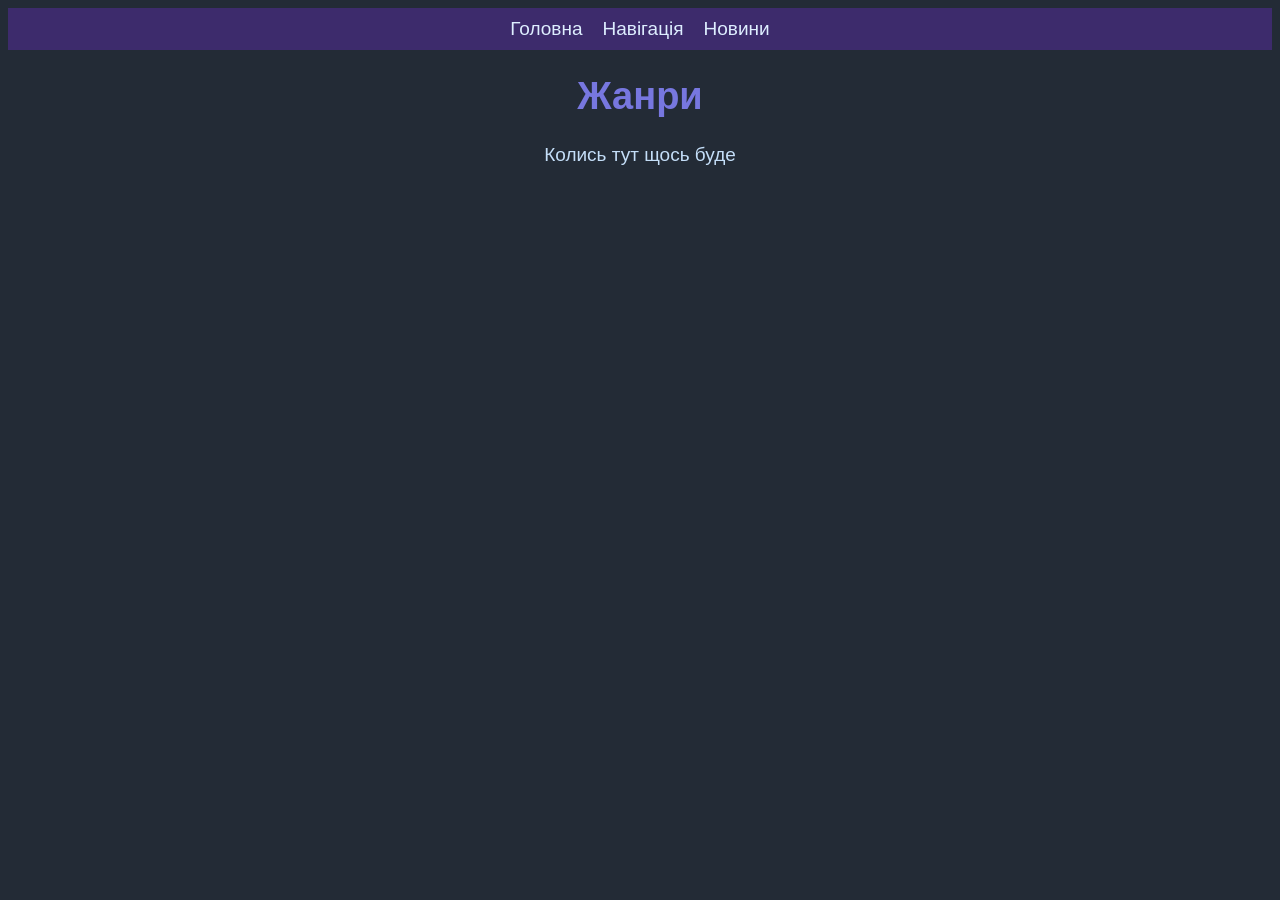
==== genres.html @ ca1849dd "Add files via upload" ====
<!DOCTYPE html>
<html lang="uk">
<head>
<meta charset="UTF-8">
<title>Жанри</title>
<link rel="stylesheet" href="style.css">
</head>
<body>

<nav>
  <a href="index.html">Головна</a>
  <a href="nav.html">Навігація</a>
  <a href="news.html">Новини</a>
</nav>

<h1>Жанри</h1>
<p>Колись тут щось буде</p>

</body>
</html>
---- style.css ----
body {
  font-size: 19px;
  text-align: center;
  font-family: Arial, sans-serif;
  background: #232B36;
  color: #C4DEF8;
}

h1, h2 {
  color: #7777DF;
}

nav {
  display: flex;
  justify-content: center;
  gap: 20px;
  background: #3D2B6C;
  padding: 10px;
}

nav a {
  color: #deeeff;
  text-decoration: none;
}

img {
  width: 100%;
  height: auto;
  display: block;
}

.games {
  display: grid;
  grid-template-columns: repeat(3, 1fr);
  gap: 20px;
  max-width: 1200px;
  margin: 0 auto 40px;
}

.gamecard {
  background: #3D2B6C;
  border-radius: 10px;
  overflow: hidden;
}

.gamecard img {
  width: 100%;
  height: 200px;
  object-fit: cover;
}

.center {
  display: flex;
  justify-content: center;
  gap: 15px;
  flex-wrap: wrap;
}

.btn {
  background: #5a0fc8;
  color: #ffffff;
  padding: 10px 20px;
  border-radius: 8px;
  text-decoration: none;
  transition: 0.3s;
}

.btn:hover {
  background: #ffffff;
  color: #5a0fc8;
  transform: translateY(-3px);
}
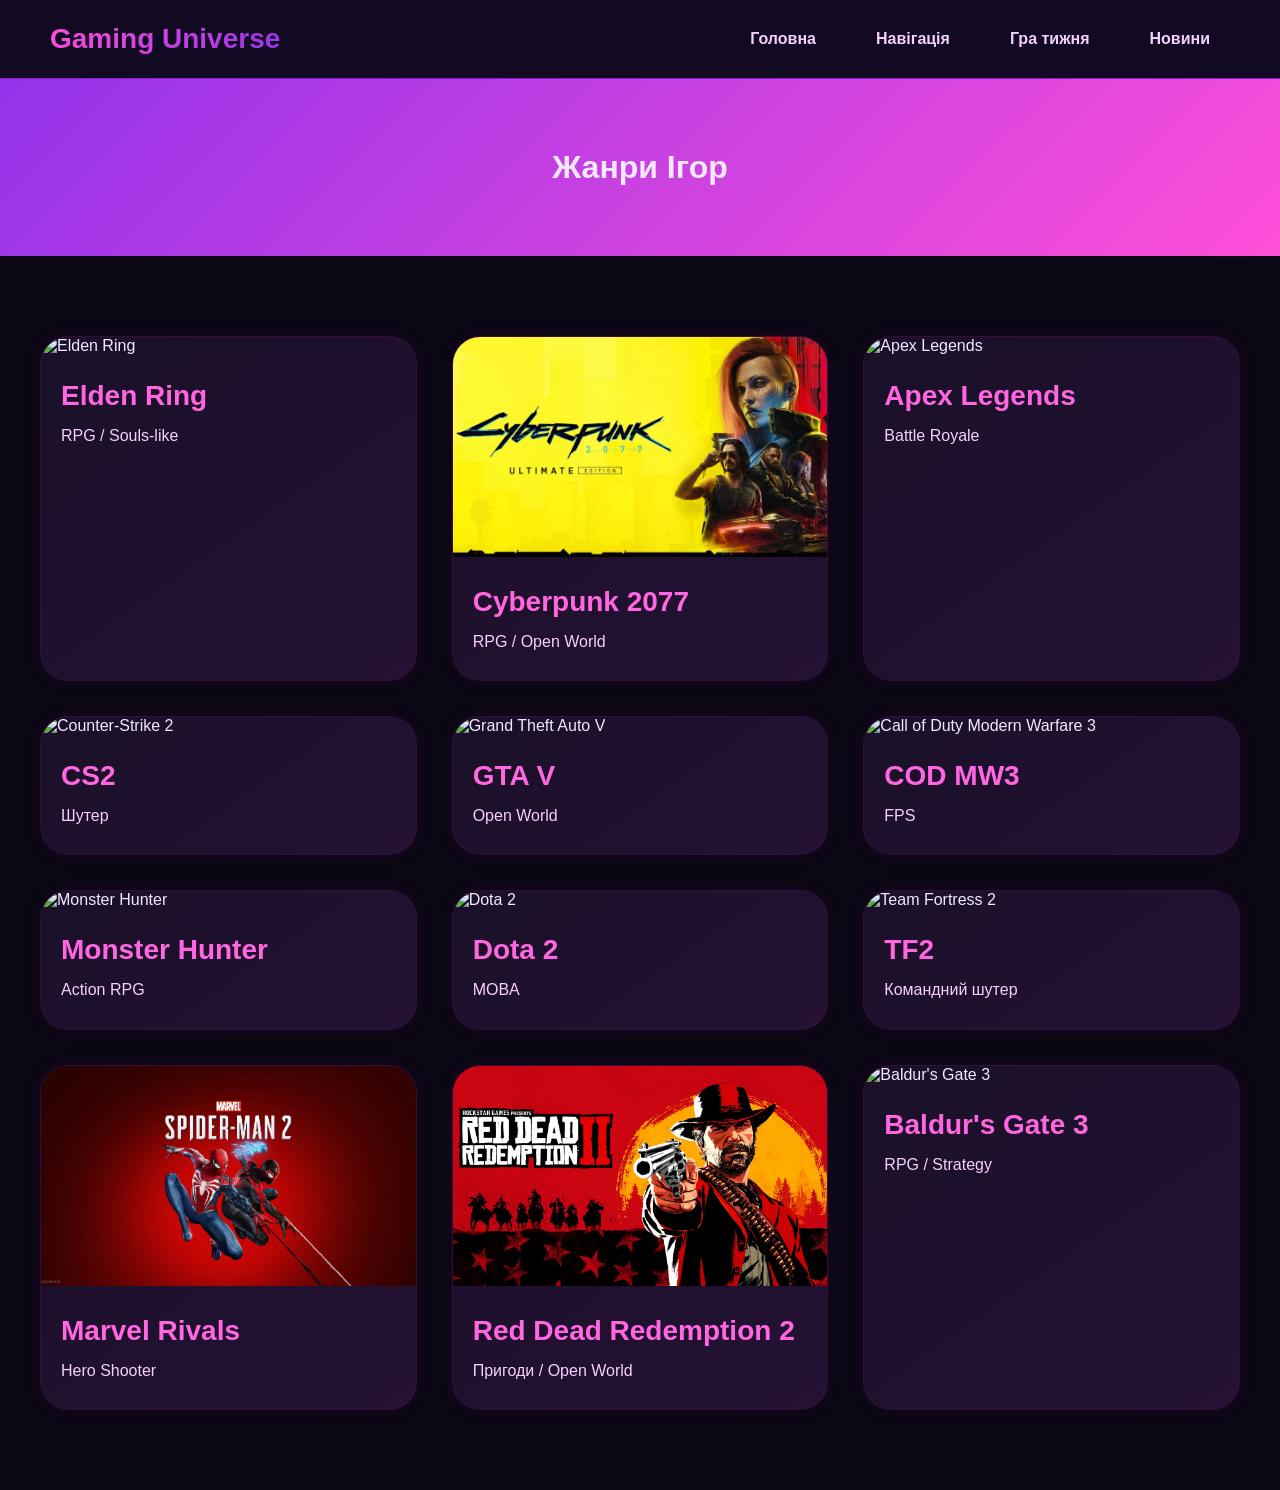
==== commit a82ad226: "Add files via upload" ====
--- a/genres.html
+++ b/genres.html
@@ -1,20 +1,103 @@
 <!DOCTYPE html>
 <html lang="uk">
 <head>
-<meta charset="UTF-8">
-<title>Жанри</title>
-<link rel="stylesheet" href="style.css">
+  <meta charset="UTF-8">
+  <meta name="viewport" content="width=device-width, initial-scale=1.0">
+  <title>Жанри Ігор</title>
+  <link rel="stylesheet" href="1nav.css">
 </head>
 <body>
 
-<nav>
-  <a href="index.html">Головна</a>
-  <a href="nav.html">Навігація</a>
-  <a href="news.html">Новини</a>
+<nav class="top-nav">
+  <div class="logo">
+    Gaming Universe
+  </div>
+
+  <div class="nav-links">
+    <a href="index.html">Головна</a>
+    <a href="nav.html">Навігація</a>
+    <a href="week.html">Гра тижня</a>
+    <a href="news.html">Новини</a>
+  </div>
+
 </nav>
 
-<h1>Жанри</h1>
-<p>Колись тут щось буде</p>
+<header class="small-header">
+  <h1>Жанри Ігор</h1>
+</header>
 
+<main class="games-grid">
+
+   <div class="game-card">
+  <img src="./images/er.webp" alt="Elden Ring">
+  <h3>Elden Ring</h3>
+  <p>RPG / Souls-like</p>
+</div>
+
+<div class="game-card">
+  <img src="./images/cyberpunk2077.webp" alt="Cyberpunk 2077">
+  <h3>Cyberpunk 2077</h3>
+  <p>RPG / Open World</p>
+</div>
+
+<div class="game-card">
+  <img src="./images/al.avif" alt="Apex Legends">
+  <h3>Apex Legends</h3>
+  <p>Battle Royale</p>
+</div>
+
+<div class="game-card">
+  <img src="./images/cs2.avif" alt="Counter-Strike 2">
+  <h3>CS2</h3>
+  <p>Шутер</p>
+</div>
+
+<div class="game-card">
+  <img src="./images/gtav.webp" alt="Grand Theft Auto V">
+  <h3>GTA V</h3>
+  <p>Open World</p>
+</div>
+
+<div class="game-card">
+  <img src="./images/Call_Of_Duty_MW3_2023.avif" alt="Call of Duty Modern Warfare 3">
+  <h3>COD MW3</h3>
+  <p>FPS</p>
+</div>
+
+<div class="game-card">
+  <img src="./images/monster-hunter.avif" alt="Monster Hunter">
+  <h3>Monster Hunter</h3>
+  <p>Action RPG</p>
+</div>
+
+<div class="game-card">
+  <img src="./images/dota2.avif" alt="Dota 2">
+  <h3>Dota 2</h3>
+  <p>MOBA</p>
+</div>
+
+<div class="game-card">
+  <img src="./images/tf2.avif" alt="Team Fortress 2">
+  <h3>TF2</h3>
+  <p>Командний шутер</p>
+</div>
+
+<div class="game-card">
+  <img src="./images/spiderman.webp" alt="Marvel Rivals">
+  <h3>Marvel Rivals</h3>
+  <p>Hero Shooter</p>
+</div>
+
+<div class="game-card">
+  <img src="./images/rdr2.webp" alt="Red Dead Redemption 2">
+  <h3>Red Dead Redemption 2</h3>
+  <p>Пригоди / Open World</p>
+</div>
+
+<div class="game-card">
+  <img src="./images/Baldurs-Gate-3.avif" alt="Baldur's Gate 3">
+  <h3>Baldur's Gate 3</h3>
+  <p>RPG / Strategy</p>
+</div>
 </body>
 </html>
--- a/1nav.css
+++ b/1nav.css
@@ -0,0 +1,365 @@
+* {
+  margin: 0;
+  padding: 0;
+  box-sizing: border-box;
+
+  font-family: Arial, sans-serif;
+}
+
+body {
+  background: #0b0714;
+
+  color: #f3e8ff;
+
+  overflow-x: hidden;
+}
+
+.top-nav,
+nav {
+  display: flex;
+  justify-content: space-between;
+  align-items: center;
+
+  padding: 18px 50px;
+
+  background: rgba(20, 10, 35, 0.95);
+
+  border-bottom: 1px solid #7e22ce;
+
+  position: sticky;
+  top: 0;
+
+  z-index: 1000;
+}
+
+.logo {
+  font-size: 28px;
+  font-weight: bold;
+
+  background: linear-gradient(135deg, #ff4fd8, #9333ea);
+
+  background-clip: text;
+  color: transparent;
+}
+
+.nav-links {
+  display: flex;
+  gap: 20px;
+}
+
+.nav-links a {
+  text-decoration: none;
+
+  color: #f5d0fe;
+
+  padding: 12px 20px;
+
+  border-radius: 12px;
+
+  transition: 0.3s;
+
+  font-weight: bold;
+}
+
+.nav-links a:hover {
+  background: linear-gradient(135deg, #9333ea, #ff4fd8);
+
+  color: white;
+
+  transform: scale(1.05);
+}
+
+.active-page {
+
+  background:
+    linear-gradient(135deg, #9333ea, #ff4fd8) !important;
+
+  color: white !important;
+
+  box-shadow:
+    0 0 20px rgba(255, 0, 200, 0.25);
+}
+
+.small-header {
+  text-align: center;
+
+  padding: 70px 20px;
+
+  background:
+    linear-gradient(135deg, #9333ea, #ff4fd8);
+}
+
+.games-grid {
+  display: grid;
+
+  grid-template-columns: repeat(3, 1fr);
+
+  gap: 35px;
+
+  max-width: 1600px;
+
+  margin: auto;
+
+  padding: 80px 40px;
+}
+
+
+.game-card {
+  background:
+    linear-gradient(145deg, #1a1029, #241133);
+
+  border-radius: 28px;
+
+  overflow: hidden;
+
+  transition: 0.35s;
+
+  border: 1px solid rgba(255, 0, 200, 0.08);
+
+  box-shadow:
+    0 0 20px rgba(255, 0, 200, 0.06);
+}
+
+.game-card:hover {
+
+  transform: scale(1.05);
+
+  box-shadow:
+    0 0 25px rgba(255, 0, 200, 0.22),
+    0 0 50px rgba(147, 51, 234, 0.18);
+}
+
+
+.game-card img {
+  width: 100%;
+  height: 220px;
+
+  object-fit: cover;
+}
+
+
+.game-card h3 {
+  font-size: 28px;
+
+  padding: 25px 20px 10px;
+
+  color: #ff66e0;
+}
+
+.game-card p {
+  padding: 0 20px 25px;
+
+  color: #f5d0fe;
+
+  line-height: 1.7;
+}
+
+.guides-container {
+  width: 100%;
+}
+
+.guide-row {
+  min-height: 100vh;
+
+  display: flex;
+  align-items: center;
+  justify-content: space-between;
+
+  gap: 60px;
+
+  padding: 80px;
+
+  border-bottom:
+    1px solid rgba(255, 0, 200, 0.08);
+}
+
+
+.guide-text {
+  width: 40%;
+}
+
+.guide-text h2 {
+  font-size: 50px;
+
+  margin-bottom: 25px;
+
+  color: #ff66e0;
+}
+
+.guide-text p {
+  font-size: 20px;
+
+  line-height: 1.8;
+
+  color: #f5d0fe;
+}
+
+
+.guide-row iframe {
+  width: 55%;
+
+  aspect-ratio: 16 / 9;
+
+  border: none;
+
+  border-radius: 28px;
+
+  box-shadow:
+    0 0 25px rgba(255, 0, 200, 0.18),
+    0 0 50px rgba(147, 51, 234, 0.12);
+}
+
+
+.guide-menu {
+  position: sticky;
+
+  top: 150px;
+
+  z-index: 998;
+
+  display: flex;
+  justify-content: center;
+
+  gap: 15px;
+  flex-wrap: wrap;
+
+  padding: 20px;
+
+  background: rgba(10, 5, 20, 0.9);
+
+  border-bottom:
+    1px solid rgba(255, 0, 200, 0.08);
+
+  backdrop-filter: blur(10px);
+}
+
+.guide-menu a {
+  text-decoration: none;
+
+  color: #f5d0fe;
+
+  padding: 12px 22px;
+
+  border-radius: 14px;
+
+  background:
+    linear-gradient(145deg, #1a1029, #241133);
+
+  transition: 0.35s;
+}
+
+.guide-menu a:hover {
+
+  transform: scale(1.07);
+
+  background:
+    linear-gradient(135deg, #9333ea, #ff4fd8);
+
+  color: white;
+}
+
+#topBtn {
+  position: fixed;
+
+  bottom: 30px;
+  right: 30px;
+
+  width: 60px;
+  height: 60px;
+
+  border: none;
+  border-radius: 50%;
+
+  background:
+    linear-gradient(135deg, #9333ea, #ff4fd8);
+
+  color: white;
+
+  font-size: 28px;
+
+  cursor: pointer;
+
+  display: none;
+  align-items: center;
+  justify-content: center;
+
+  box-shadow:
+    0 0 20px rgba(255, 0, 200, 0.35);
+
+  transition: 0.35s;
+
+  z-index: 1000;
+}
+
+#topBtn:hover {
+
+  transform: scale(1.1);
+
+  box-shadow:
+    0 0 20px #ff4fd8,
+    0 0 40px #9333ea;
+}
+
+
+@media (max-width: 1100px) {
+
+  .games-grid {
+    grid-template-columns: repeat(2, 1fr);
+  }
+
+  .guide-row {
+    flex-direction: column;
+
+    text-align: center;
+  }
+
+  .guide-text,
+  .guide-row iframe {
+    width: 100%;
+  }
+
+}
+
+@media (max-width: 768px) {
+
+  .top-nav,
+  nav {
+    flex-direction: column;
+
+    gap: 20px;
+
+    padding: 20px;
+  }
+
+  .nav-links {
+    flex-wrap: wrap;
+    justify-content: center;
+  }
+
+  .section-nav {
+    top: 140px;
+  }
+
+  .small-header h1 {
+    font-size: 42px;
+  }
+
+  .games-grid {
+    grid-template-columns: 1fr;
+
+    padding: 40px 20px;
+  }
+
+  .guide-row {
+    padding: 50px 20px;
+  }
+
+  .guide-text h2 {
+    font-size: 36px;
+  }
+
+  .guide-text p {
+    font-size: 18px;
+  }
+
+}
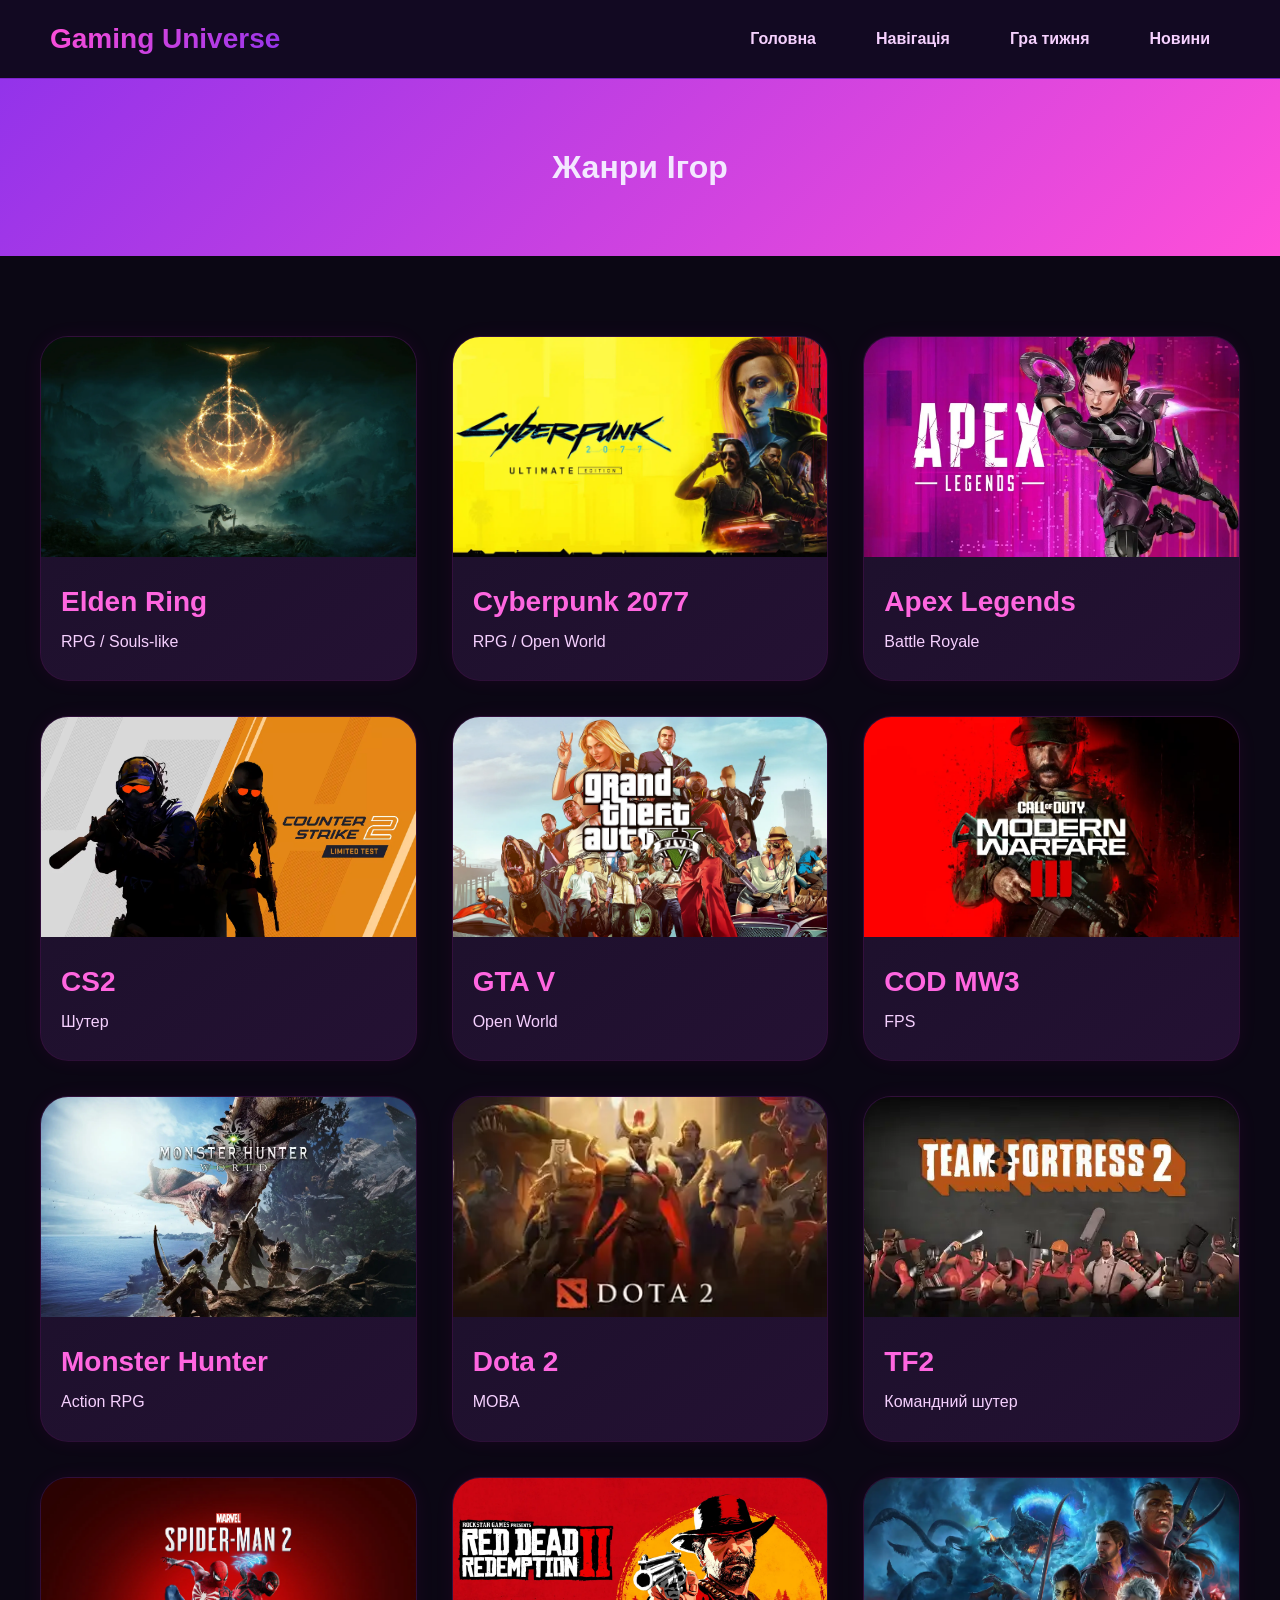
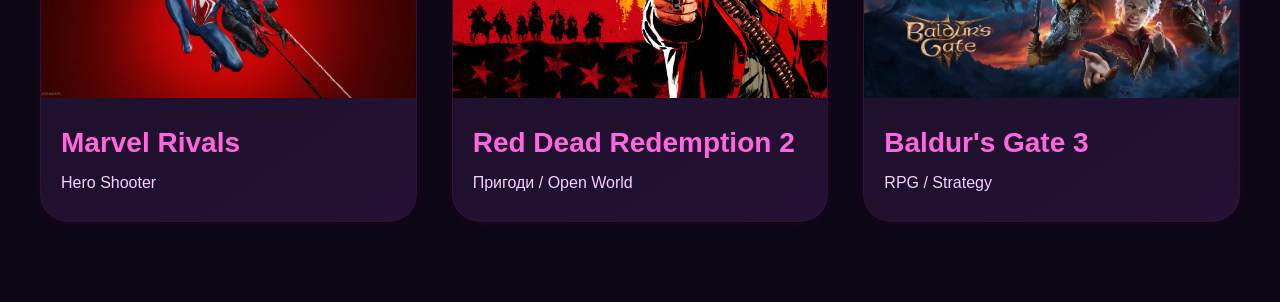
==== commit f3bc76c1: "Add files via upload" ====
--- a/genres.html
+++ b/genres.html
@@ -41,13 +41,13 @@
 </div>
 
 <div class="game-card">
-  <img src="./images/al.avif" alt="Apex Legends">
+  <img src="./images/al.webp" alt="Apex Legends">
   <h3>Apex Legends</h3>
   <p>Battle Royale</p>
 </div>
 
 <div class="game-card">
-  <img src="./images/cs2.avif" alt="Counter-Strike 2">
+  <img src="./images/cs2.webp" alt="Counter-Strike 2">
   <h3>CS2</h3>
   <p>Шутер</p>
 </div>
@@ -59,25 +59,25 @@
 </div>
 
 <div class="game-card">
-  <img src="./images/Call_Of_Duty_MW3_2023.avif" alt="Call of Duty Modern Warfare 3">
+  <img src="./images/Call_Of_Duty_MW3_2023.webp" alt="Call of Duty Modern Warfare 3">
   <h3>COD MW3</h3>
   <p>FPS</p>
 </div>
 
 <div class="game-card">
-  <img src="./images/monster-hunter.avif" alt="Monster Hunter">
+  <img src="./images/monster-hunter.webp" alt="Monster Hunter">
   <h3>Monster Hunter</h3>
   <p>Action RPG</p>
 </div>
 
 <div class="game-card">
-  <img src="./images/dota2.avif" alt="Dota 2">
+  <img src="./images/dota2.webp" alt="Dota 2">
   <h3>Dota 2</h3>
   <p>MOBA</p>
 </div>
 
 <div class="game-card">
-  <img src="./images/tf2.avif" alt="Team Fortress 2">
+  <img src="./images/tf2.webp" alt="Team Fortress 2">
   <h3>TF2</h3>
   <p>Командний шутер</p>
 </div>
@@ -95,7 +95,7 @@
 </div>
 
 <div class="game-card">
-  <img src="./images/Baldurs-Gate-3.avif" alt="Baldur's Gate 3">
+  <img src="./images/Baldurs-Gate-3.webp" alt="Baldur's Gate 3">
   <h3>Baldur's Gate 3</h3>
   <p>RPG / Strategy</p>
 </div>
